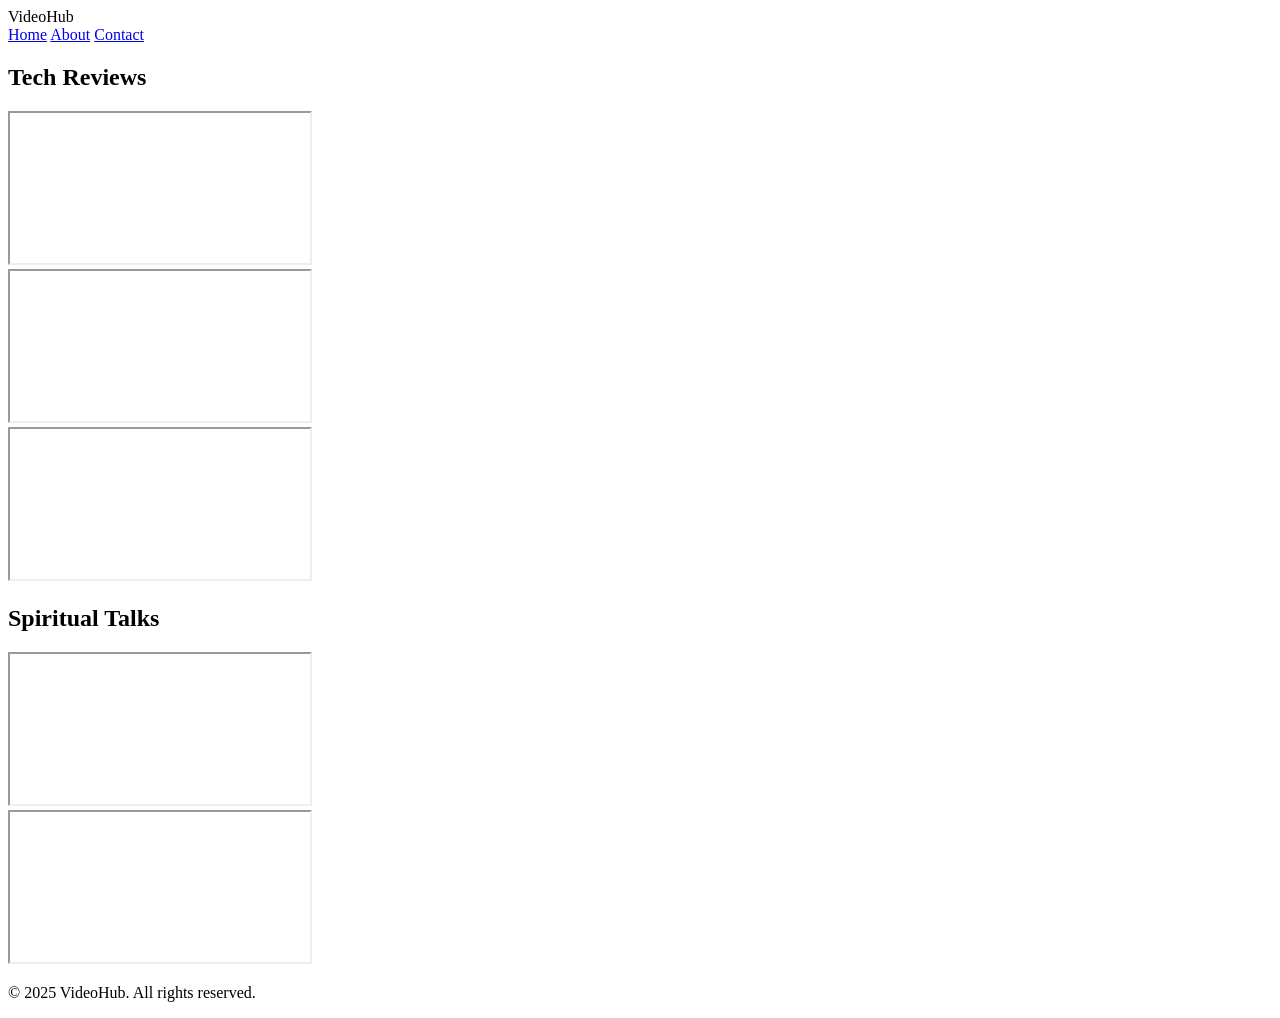
==== index.html @ 04f3cf7a "Create index.html" ====
<!DOCTYPE html>
<html lang="en">
<head>
  <meta charset="UTF-8">
  <title>Your YouTube Hub</title>
  <link rel="stylesheet" href="styles.css">
</head>
<body>
  <header>
    <div class="logo">VideoHub</div>
    <nav>
      <a href="#">Home</a>
      <a href="#">About</a>
      <a href="#">Contact</a>
    </nav>
  </header>

  <main>
    <!-- Category Section -->
    <section class="category">
      <h2>Tech Reviews</h2>
      <div class="videos">
        <div class="video">
          <iframe src="https://www.youtube.com/embed/VIDEO_ID_1" allowfullscreen></iframe>
        </div>
        <div class="video">
          <iframe src="https://www.youtube.com/embed/VIDEO_ID_2" allowfullscreen></iframe>
        </div>
        <div class="video">
          <iframe src="https://www.youtube.com/embed/VIDEO_ID_3" allowfullscreen></iframe>
        </div>
      </div>
    </section>

    <section class="category">
      <h2>Spiritual Talks</h2>
      <div class="videos">
        <div class="video">
          <iframe src="https://www.youtube.com/embed/VIDEO_ID_4" allowfullscreen></iframe>
        </div>
        <div class="video">
          <iframe src="https://www.youtube.com/embed/VIDEO_ID_5" allowfullscreen></iframe>
        </div>
      </div>
    </section>
    
    <!-- Add more categories here -->
  </main>

  <footer>
    <p>&copy; 2025 VideoHub. All rights reserved.</p>
  </footer>
</body>
</html>
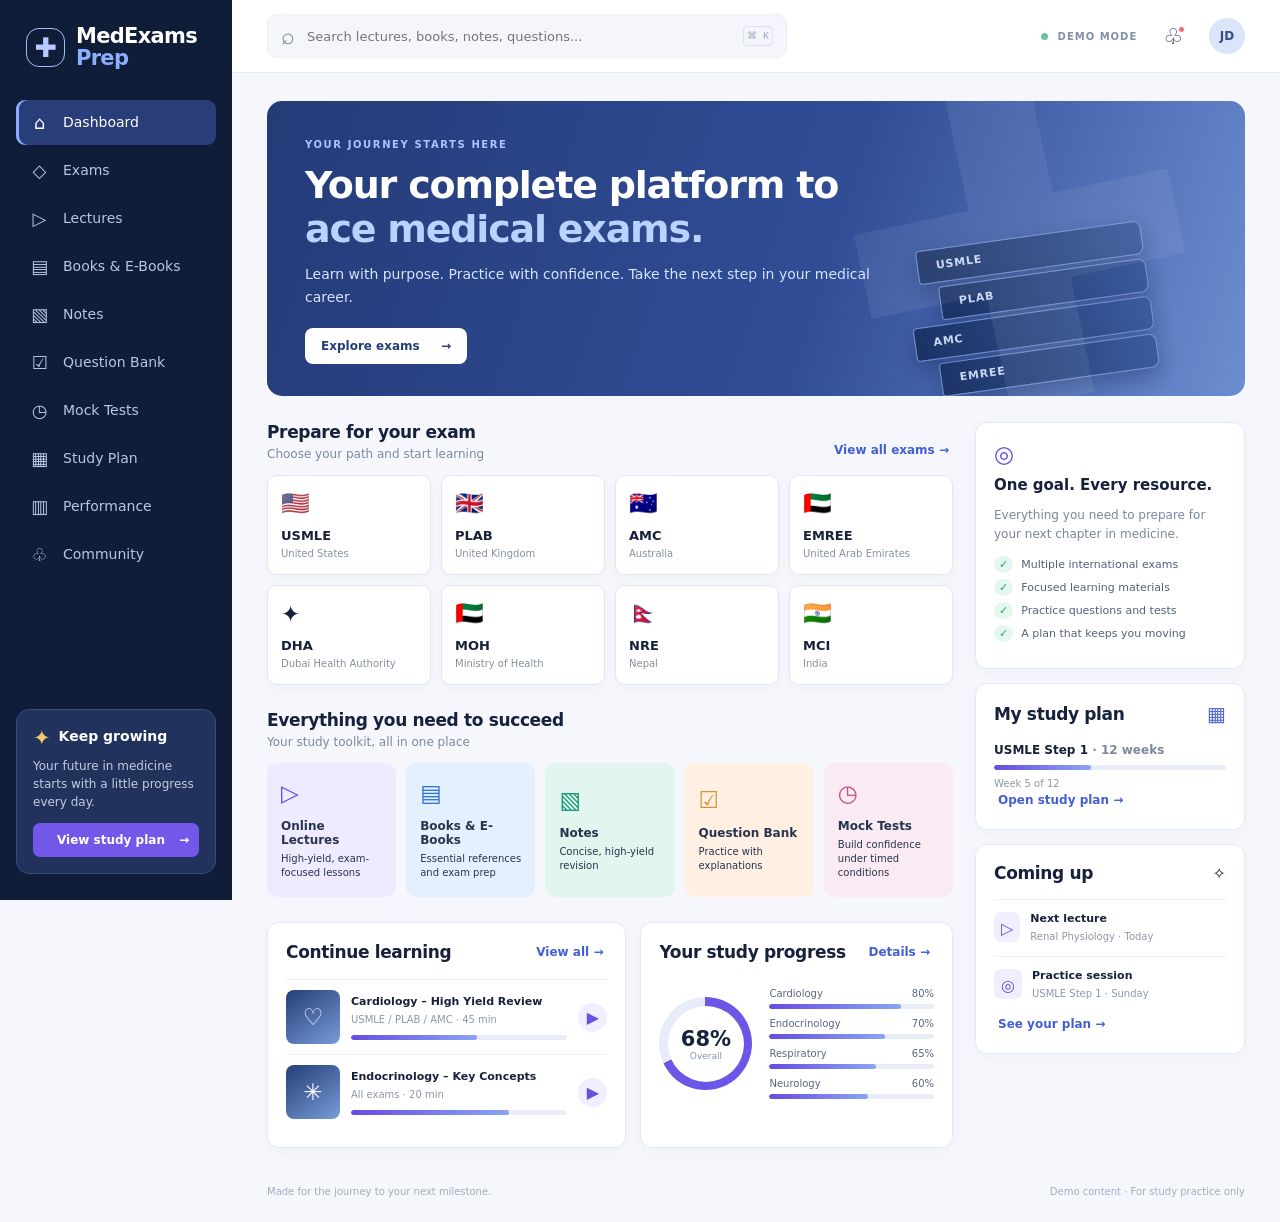
==== commit eee19c29: "Build responsive medical exam study prototype" ====
--- a/index.html
+++ b/index.html
@@ -1,54 +1,3 @@
-<!DOCTYPE html>
-<html lang="en">
-<head>
-  <meta charset="UTF-8">
-  <title>Your YouTube Hub</title>
-  <link rel="stylesheet" href="styles.css">
-</head>
-<body>
-  <header>
-    <div class="logo">VideoHub</div>
-    <nav>
-      <a href="#">Home</a>
-      <a href="#">About</a>
-      <a href="#">Contact</a>
-    </nav>
-  </header>
-
-  <main>
-    <!-- Category Section -->
-    <section class="category">
-      <h2>Tech Reviews</h2>
-      <div class="videos">
-        <div class="video">
-          <iframe src="https://www.youtube.com/embed/VIDEO_ID_1" allowfullscreen></iframe>
-        </div>
-        <div class="video">
-          <iframe src="https://www.youtube.com/embed/VIDEO_ID_2" allowfullscreen></iframe>
-        </div>
-        <div class="video">
-          <iframe src="https://www.youtube.com/embed/VIDEO_ID_3" allowfullscreen></iframe>
-        </div>
-      </div>
-    </section>
-
-    <section class="category">
-      <h2>Spiritual Talks</h2>
-      <div class="videos">
-        <div class="video">
-          <iframe src="https://www.youtube.com/embed/VIDEO_ID_4" allowfullscreen></iframe>
-        </div>
-        <div class="video">
-          <iframe src="https://www.youtube.com/embed/VIDEO_ID_5" allowfullscreen></iframe>
-        </div>
-      </div>
-    </section>
-    
-    <!-- Add more categories here -->
-  </main>
-
-  <footer>
-    <p>&copy; 2025 VideoHub. All rights reserved.</p>
-  </footer>
-</body>
-</html>
+<!doctype html>
+<html lang="en"><head><meta charset="utf-8"><meta name="viewport" content="width=device-width,initial-scale=1"><meta name="theme-color" content="#101d39"><meta name="description" content="A study dashboard for international medical exams."><title>MedExams Prep | Your study dashboard</title><link rel="stylesheet" href="styles.css"><script src="app.js" defer></script></head><body>
+<div class="app"><aside class="sidebar" id="sidebar"><a class="brand" href="#dashboard" aria-label="MedExams Prep home"><span class="brand-mark">✚</span><span>MedExams<br><b>Prep</b></span></a><nav id="nav" aria-label="Main navigation"></nav><div class="sidebar-bottom"><div class="pro-icon">✦</div><strong>Keep growing</strong><p>Your future in medicine starts with a little progress every day.</p><button class="side-button" data-go="study-plan">View study plan <span>→</span></button></div></aside><div class="main-wrap"><header class="topbar"><button class="menu-button icon-button" id="menu" aria-label="Open navigation" aria-expanded="false">☰</button><div class="search"><span>⌕</span><input id="search" type="search" placeholder="Search lectures, books, notes, questions..." aria-label="Search learning materials"><kbd>⌘ K</kbd></div><div class="top-actions"><span class="demo-label"><i></i> DEMO MODE</span><button class="icon-button notification" id="notifications" aria-label="Notifications">♧<span></span></button><button class="profile" id="profile" aria-label="Profile">JD</button></div></header><main id="content"></main><footer>Made for the journey to your next milestone. <span>Demo content · For study practice only</span></footer></div></div><div class="overlay" id="overlay"></div><dialog id="dialog"><button class="dialog-close" aria-label="Close dialog">×</button><div id="dialog-content"></div></dialog><div id="toast" role="status"></div></body></html>
--- a/styles.css
+++ b/styles.css
@@ -0,0 +1 @@
+:root{font-family:Inter,ui-sans-serif,system-ui,-apple-system,BlinkMacSystemFont,"Segoe UI",sans-serif;color:#17213c;background:#f5f7fc;font-synthesis:none}*{box-sizing:border-box}body{margin:0}button,input{font:inherit}button,a{ -webkit-tap-highlight-color:transparent}button{cursor:pointer}button:focus-visible,a:focus-visible,input:focus-visible{outline:3px solid #8e9cff;outline-offset:3px}.app{display:flex;min-height:100vh}.sidebar{width:232px;flex-shrink:0;background:#101d39;color:#d8e1f5;padding:26px 16px;display:flex;flex-direction:column;position:sticky;top:0;height:100vh}.brand{display:flex;align-items:center;gap:11px;color:white;text-decoration:none;font-size:21px;font-weight:750;line-height:1.04;letter-spacing:-.7px;padding:0 10px 30px}.brand b{color:#8baeff}.brand-mark{width:39px;height:39px;border:1px solid #a4bdff;border-radius:13px;display:grid;place-items:center;color:#b8caff;font-size:27px}.nav-item{display:flex;width:100%;align-items:center;gap:13px;color:#b9c6de;padding:12px 13px;border:0;background:transparent;border-radius:9px;text-align:left;font-size:14px;text-decoration:none;margin-bottom:3px}.nav-item .ico{font-size:18px;width:21px;text-align:center}.nav-item:hover,.nav-item.active{background:#293e78;color:#fff}.nav-item.active{box-shadow:inset 3px 0 #91a7ff}.sidebar-bottom{margin-top:auto;background:#21335d;border:1px solid #354b78;border-radius:13px;padding:16px;color:white}.sidebar-bottom .pro-icon{color:#f6c76b;font-size:21px;float:left;margin-right:8px}.sidebar-bottom strong{font-size:14px}.sidebar-bottom p{font-size:12px;color:#c2cde1;line-height:1.5}.side-button{border:0;border-radius:7px;background:#7257e9;color:#fff;padding:10px;width:100%;font-size:12px;font-weight:700}.side-button span{float:right}.main-wrap{min-width:0;flex:1}.topbar{height:73px;background:#fff;border-bottom:1px solid #e7ebf4;display:flex;align-items:center;justify-content:space-between;padding:0 35px;gap:20px}.search{width:min(520px,65%);background:#f4f6fb;border:1px solid #edf0f7;border-radius:9px;display:flex;align-items:center;gap:10px;padding:0 13px;color:#74819a}.search span{font-size:23px}.search input{border:0;outline:0;background:transparent;width:100%;height:42px;font-size:13px;color:#253352}.search kbd{font-size:10px;white-space:nowrap;color:#9ca8ba;border:1px solid #dce2ee;border-radius:4px;padding:3px}.top-actions{display:flex;align-items:center;gap:20px}.demo-label{font-size:10px;letter-spacing:.1em;font-weight:750;color:#8290a8;white-space:nowrap}.demo-label i{display:inline-block;width:7px;height:7px;background:#6ac5a1;border-radius:50%;margin-right:5px}.icon-button{border:0;background:transparent;color:#26375a;font-size:22px}.notification{position:relative}.notification span{position:absolute;width:7px;height:7px;background:#ef6a79;border:1px solid white;border-radius:50%;top:3px;right:4px}.profile{border:0;background:#dbe5fa;color:#344f87;width:36px;height:36px;border-radius:50%;font-size:12px;font-weight:800}.menu-button{display:none}main{max-width:1600px;margin:auto;padding:28px 35px 38px}.hero{min-height:246px;border-radius:15px;background:linear-gradient(108deg,#253b78 0%,#304d96 57%,#6d8dd1 100%);color:white;position:relative;overflow:hidden;padding:32px 38px;display:flex;align-items:center}.hero:after{content:'✚';position:absolute;right:4%;top:-105px;font-size:440px;font-weight:200;color:#fff;opacity:.07;transform:rotate(-12deg)}.hero-content{position:relative;z-index:1;max-width:590px}.eyebrow{font-size:10px;letter-spacing:.16em;text-transform:uppercase;font-weight:800;color:#acc4ff}.hero h1{font-size:clamp(26px,3vw,38px);line-height:1.15;letter-spacing:-1.2px;margin:12px 0}.hero h1 span{color:#b9d2ff}.hero p{color:#d7e4ff;font-size:14px;line-height:1.6;margin:0 0 20px}.primary{background:white;color:#243c7a;border:0;border-radius:8px;padding:11px 16px;font-size:12px;font-weight:800}.primary span{margin-left:17px}.hero-art{position:absolute;right:9%;bottom:-20px;width:235px;height:185px;transform:rotate(-8deg);opacity:.88}.book{height:34px;margin:4px;background:linear-gradient(90deg,#172d5d,#365797);border:1px solid #7795d0;border-radius:4px 8px 8px 4px;box-shadow:0 8px 20px #14265166;color:#dce8ff;font-size:11px;font-weight:700;padding:9px 18px;letter-spacing:.08em}.book:nth-child(2){margin-left:22px}.book:nth-child(3){margin-left:-9px}.book:nth-child(4){margin-left:12px}.dashboard-grid{display:grid;grid-template-columns:minmax(0,1fr) 270px;gap:22px;margin-top:26px}.section{margin-bottom:25px}.section-heading{display:flex;align-items:end;justify-content:space-between;gap:12px;margin-bottom:14px}.section-heading h2,.panel h2{font-size:17px;letter-spacing:-.35px;margin:0}.section-heading p,.muted{font-size:12px;color:#7c899e;margin:5px 0 0}.text-button{border:0;background:transparent;color:#435fd3;font-size:12px;font-weight:750;white-space:nowrap;padding:4px}.exam-grid{display:grid;grid-template-columns:repeat(4,1fr);gap:10px}.exam-card{background:white;border:1px solid #e1e7f2;box-shadow:0 3px 10px #233c6a08;border-radius:10px;text-align:left;padding:13px;min-height:100px;color:#17213c}.exam-card:hover,.feature:hover,.resource:hover{border-color:#a8b7ee;transform:translateY(-2px)}.flag{font-size:23px;display:block;margin-bottom:8px}.exam-card strong{font-size:13px}.exam-card small{display:block;color:#8290a5;font-size:10px;margin-top:3px;line-height:1.3}.feature-grid{display:grid;grid-template-columns:repeat(5,1fr);gap:10px}.feature{border:1px solid transparent;border-radius:10px;text-align:left;padding:16px 13px;min-height:132px;color:#182540;transition:.2s}.feature .feature-icon{font-size:23px;display:block;margin-bottom:13px}.feature strong{display:block;font-size:12px}.feature small{display:block;color:#67758e;font-size:10px;line-height:1.4;margin-top:5px}.feature:nth-child(1){background:#eeeaff;color:#604cda}.feature:nth-child(2){background:#e5f0ff;color:#2770d9}.feature:nth-child(3){background:#e2f5ef;color:#119777}.feature:nth-child(4){background:#fff0e3;color:#d99032}.feature:nth-child(5){background:#faeaf3;color:#c25089}.feature strong,.feature small{color:#26344d}.bottom-grid{display:grid;grid-template-columns:1.15fr 1fr;gap:14px}.panel{background:white;border:1px solid #e3e9f3;border-radius:12px;padding:18px;box-shadow:0 3px 12px #253d6a08}.panel+.panel{margin-top:14px}.bottom-grid .panel+.panel{margin-top:0}.panel-head{display:flex;justify-content:space-between;align-items:center;margin-bottom:16px}.learning{display:flex;align-items:center;gap:11px;padding:10px 0;border-top:1px solid #edf0f6}.learning:first-of-type{border-top:0;padding-top:0}.thumb{width:54px;height:54px;flex:none;display:grid;place-items:center;border-radius:8px;background:linear-gradient(145deg,#243f79,#789bd6);color:white;font-size:23px}.learning-info{min-width:0;flex:1}.learning strong{font-size:11px;display:block}.learning small{font-size:10px;color:#8a97aa}.bar{height:5px;border-radius:8px;background:#e9edf7;overflow:hidden;margin-top:8px}.bar i{display:block;height:100%;border-radius:inherit;background:linear-gradient(90deg,#664de5,#8aa5f2)}.play{border:0;background:#f0efff;color:#6552df;border-radius:50%;width:29px;height:29px}.progress-wrap{display:flex;align-items:center;gap:17px}.ring{flex:none;width:93px;height:93px;border-radius:50%;background:conic-gradient(#6b56e7 0 68%,#e8ecf8 68%);display:grid;place-items:center}.ring div{background:#fff;border-radius:50%;width:76px;height:76px;display:grid;place-content:center;text-align:center;font-size:21px;font-weight:800}.ring small{font-size:9px;color:#8895aa;font-weight:500}.metrics{flex:1}.metric{font-size:10px;color:#586680;margin:9px 0}.metric span{float:right}.metric .bar{margin-top:5px}.right-column .panel{padding:18px}.welcome-icon{font-size:23px;color:#6354dc}.right-column h3{font-size:15px;margin:9px 0}.right-column p{font-size:12px;color:#78869d;line-height:1.55}.checklist{list-style:none;padding:0;margin:15px 0 0}.checklist li{font-size:11px;margin:10px 0;color:#52617b}.checklist li:before{content:'✓';background:#e4f7ee;color:#20a56d;border-radius:50%;padding:2px 5px;margin-right:8px}.study-title{display:flex;justify-content:space-between;align-items:center}.study-title span{font-size:20px;color:#5368d3}.study-name{font-size:12px;font-weight:750;margin-top:17px}.study-caption{font-size:10px;color:#8b98aa;margin-top:8px}.upcoming-item{display:flex;gap:10px;padding:12px 0;border-top:1px solid #edf0f6}.upcoming-item:first-of-type{border:0}.up-icon{background:#f0efff;color:#6655dc;padding:7px;border-radius:7px;height:30px}.upcoming-item strong{display:block;font-size:11px}.upcoming-item small{font-size:10px;color:#8b98aa}.page-title{margin:4px 0 22px}.page-title h1{font-size:27px;letter-spacing:-.7px;margin:0 0 7px}.page-title p{margin:0;color:#7c899e;font-size:13px}.resource-list{display:grid;grid-template-columns:repeat(3,1fr);gap:14px}.resource{background:#fff;border:1px solid #e3e9f3;border-radius:12px;padding:20px;text-align:left;min-height:150px;color:#17213c;transition:.2s}.resource .tag{display:inline-block;color:#5f55d5;background:#f0efff;border-radius:5px;padding:5px 7px;font-size:10px;font-weight:700}.resource h3{font-size:15px;margin:13px 0 7px}.resource p{font-size:12px;color:#8190a4;line-height:1.5;margin:0}.resource .arrow{display:block;color:#5266d4;font-size:18px;margin-top:12px}.empty{grid-column:1/-1;padding:40px;text-align:center;color:#77869d;background:white;border-radius:12px}.notice{background:#eef2ff;border:1px solid #dce4ff;color:#52648b;border-radius:10px;padding:13px 16px;font-size:12px;margin-bottom:20px;line-height:1.5}footer{padding:0 35px 25px;color:#a1adbd;font-size:10px;display:flex;justify-content:space-between}dialog{border:0;border-radius:16px;padding:28px;width:min(480px,calc(100% - 32px));box-shadow:0 20px 80px #111c3b44;color:#1a2742}dialog::backdrop{background:#0c1737a6}.dialog-close{float:right;border:0;background:#f1f3f8;border-radius:50%;width:30px;height:30px;font-size:20px;color:#65728b}dialog h2{font-size:21px;margin:5px 35px 12px 0}dialog p{font-size:13px;line-height:1.6;color:#718097}dialog .action{background:#6154d9;color:white;border:0;border-radius:8px;padding:11px 16px;font-weight:700;font-size:12px;margin-top:12px}.answer{display:block;width:100%;background:#f7f8fc;border:1px solid #e2e7f1;border-radius:8px;padding:12px;text-align:left;margin:8px 0;color:#31415c}.answer:hover{border-color:#8b83e5}.answer.correct{background:#e1f6eb;border-color:#70c99a}.answer.wrong{background:#fff0f0;border-color:#eab1b1}#toast{position:fixed;bottom:22px;right:22px;background:#172747;color:white;padding:12px 17px;border-radius:8px;font-size:12px;opacity:0;pointer-events:none;transition:.2s;z-index:10}#toast.show{opacity:1}.overlay{display:none}@media(max-width:1100px){.dashboard-grid{grid-template-columns:1fr}.right-column{display:grid;grid-template-columns:repeat(3,1fr);gap:12px}.right-column .panel+.panel{margin:0}.feature-grid{grid-template-columns:repeat(5,1fr)}.hero-art{right:3%;opacity:.5}}@media(max-width:700px){.sidebar{position:fixed;z-index:20;left:0;transform:translateX(-100%);transition:.25s;width:250px}.sidebar.open{transform:translateX(0)}.overlay.open{display:block;position:fixed;inset:0;background:#101b38aa;z-index:19}.menu-button{display:block}.topbar{height:64px;padding:0 16px;gap:10px}.search{width:auto;flex:1}.search input{font-size:12px}.search kbd,.demo-label,.notification{display:none}.top-actions{gap:6px}.profile{width:32px;height:32px}main{padding:18px 16px 30px}.hero{min-height:220px;padding:25px}.hero h1{font-size:28px;max-width:350px}.hero p{max-width:300px}.hero-art{right:-100px;opacity:.22}.dashboard-grid{margin-top:22px}.exam-grid{grid-template-columns:repeat(2,1fr)}.feature-grid{grid-template-columns:repeat(2,1fr)}.feature{min-height:112px}.bottom-grid,.right-column,.resource-list{grid-template-columns:1fr}.right-column{display:grid}.bottom-grid .panel+.panel{margin:0}.resource{min-height:0}.section-heading h2,.panel h2{font-size:16px}footer{padding:0 16px 20px;display:block}footer span{display:block;margin-top:5px}}
